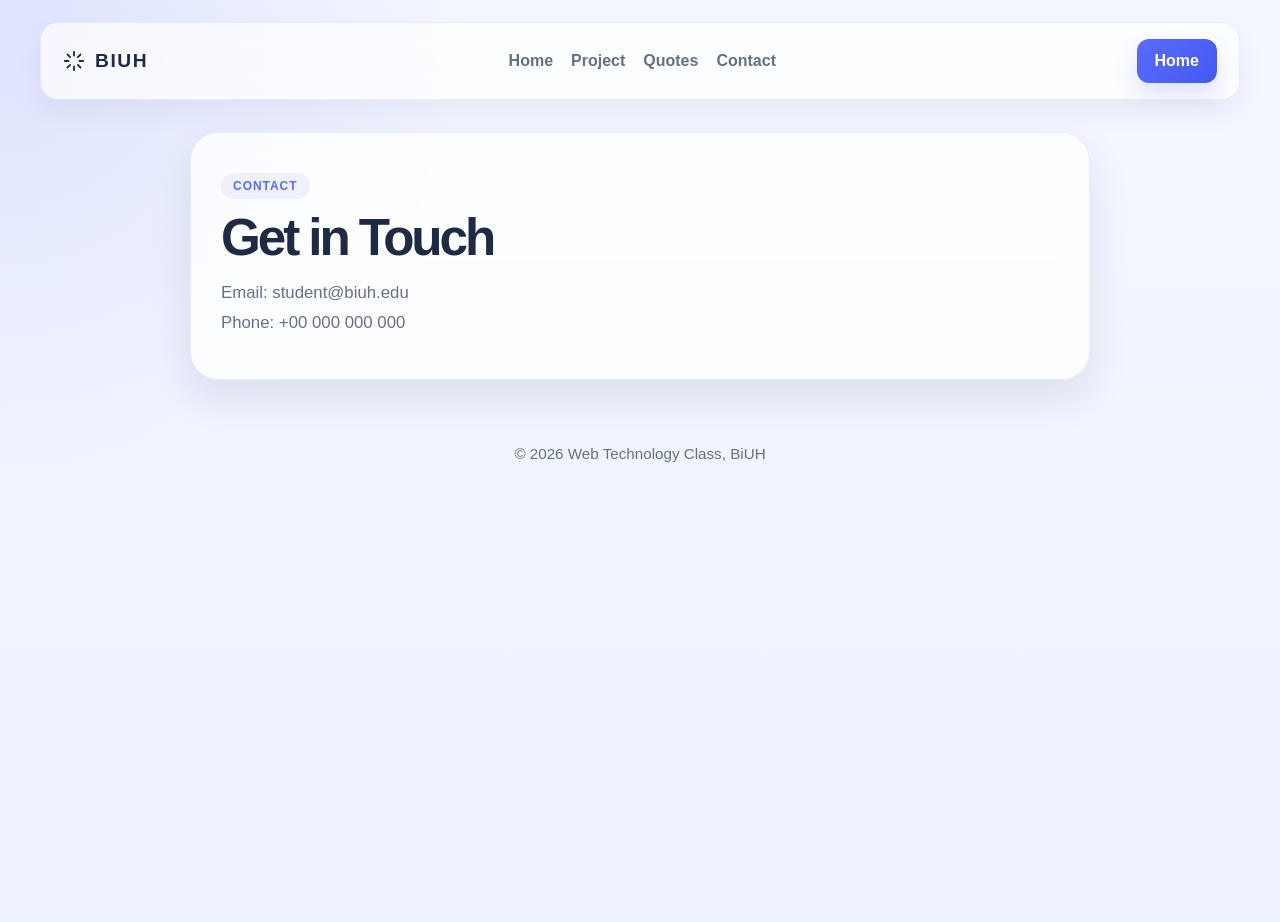
==== contact.html @ f02eb8b3 "Build the four pages from the recap" ====
<!DOCTYPE html>
<html lang="en">
<head>
    <meta charset="UTF-8">
    <meta name="viewport" content="width=device-width, initial-scale=1.0">
    <title>Contact | My Website</title>
    <link rel="stylesheet" href="styles.css">
</head>
<body>
    <header>
        <nav class="topbar">
            <div class="brand">
                <svg xmlns="http://www.w3.org/2000/svg" width="22" height="22" viewBox="0 0 24 24" fill="none" stroke="currentColor" stroke-width="2" stroke-linecap="round" stroke-linejoin="round" aria-hidden="true">
                    <path d="M12 2v4"/>
                    <path d="m16.2 7.8 2.9-2.9"/>
                    <path d="M18 12h4"/>
                    <path d="m16.2 16.2 2.9 2.9"/>
                    <path d="M12 18v4"/>
                    <path d="m4.9 19.1 2.9-2.9"/>
                    <path d="M2 12h4"/>
                    <path d="m4.9 4.9 2.9 2.9"/>
                </svg>
                BIUH
            </div>

            <ul class="nav-links">
                <li><a href="index.html">Home</a></li>
                <li><a href="project.html">Project</a></li>
                <li><a href="quotes.html">Quotes</a></li>
                <li><a href="contact.html">Contact</a></li>
            </ul>

            <a class="nav-button" href="index.html">Home</a>
        </nav>
    </header>

    <main class="page-main">
        <section class="page-card card">
            <span class="eyebrow">Contact</span>
            <h1>Get in Touch</h1>
            <p>Email: student@biuh.edu</p>
            <p>Phone: +00 000 000 000</p>
        </section>
    </main>

    <footer class="site-footer">
        <p>&copy; 2026 Web Technology Class, BiUH</p>
    </footer>
</body>
</html>
---- styles.css ----
:root {
    --bg-1: #f4f7ff;
    --bg-2: #edf2ff;
    --panel: rgba(255, 255, 255, 0.82);
    --primary: #5b6cff;
    --primary-dark: #4259ef;
    --text: #1f2a44;
    --muted: #667085;
    --border: rgba(91, 108, 255, 0.12);
    --shadow: 0 18px 42px rgba(31, 42, 68, 0.10);
    --soft-shadow: 0 12px 26px rgba(31, 42, 68, 0.06);
    --radius-xl: 28px;
    --radius-lg: 20px;
    --radius-md: 14px;
}

* {
    box-sizing: border-box;
}

html {
    scroll-behavior: smooth;
}

html, body {
    margin: 0;
    padding: 0;
    min-height: 100%;
    font-family: "Segoe UI", "PingFang SC", "Microsoft YaHei", sans-serif;
    background:
        radial-gradient(circle at top left, rgba(123, 140, 255, 0.18), transparent 30%),
        linear-gradient(180deg, var(--bg-1) 0%, var(--bg-2) 100%);
    color: var(--text);
}

body {
    min-height: 100vh;
}

img {
    max-width: 100%;
    display: block;
}

a {
    text-decoration: none;
}

header {
    width: min(1200px, calc(100% - 32px));
    margin: 22px auto 0;
}

.topbar {
    display: flex;
    align-items: center;
    justify-content: space-between;
    gap: 20px;
    padding: 16px 22px;
    border: 1px solid rgba(91, 108, 255, 0.12);
    border-radius: 18px;
    background: rgba(255, 255, 255, 0.72);
    box-shadow: 0 12px 28px rgba(31, 42, 68, 0.06);
    backdrop-filter: blur(12px);
}

.brand {
    display: flex;
    align-items: center;
    gap: 10px;
    font-size: 1.2rem;
    font-weight: 800;
    letter-spacing: 0.08em;
    color: var(--text);
}

.brand svg {
    color: var(--text);
}

.nav-links {
    list-style: none;
    display: flex;
    align-items: center;
    gap: 18px;
    flex-wrap: wrap;
    margin: 0;
    padding: 0;
}

.nav-links a {
    color: var(--muted);
    font-weight: 600;
}

.nav-links a:hover {
    color: var(--primary);
}

.nav-button {
    display: inline-flex;
    align-items: center;
    justify-content: center;
    min-height: 44px;
    padding: 0 18px;
    border: none;
    border-radius: 12px;
    background: linear-gradient(135deg, var(--primary) 0%, var(--primary-dark) 100%);
    color: #fff;
    font-weight: 700;
    box-shadow: 0 12px 22px rgba(91, 108, 255, 0.18);
}

.page-main {
    display: flex;
    justify-content: center;
    align-items: center;
    padding: 32px 20px 50px;
}

.card {
    background: var(--panel);
    border: 1px solid var(--border);
    border-radius: var(--radius-xl);
    box-shadow: var(--shadow);
    backdrop-filter: blur(12px);
}

.hero {
    width: min(1100px, 100%);
    display: grid;
    grid-template-columns: 1.15fr 0.85fr;
    gap: 28px;
    align-items: center;
    padding: clamp(22px, 3vw, 52px);
}

.eyebrow {
    display: inline-block;
    margin-bottom: 12px;
    padding: 6px 12px;
    border-radius: 999px;
    background: rgba(91, 108, 255, 0.08);
    color: var(--primary);
    font-size: 0.75rem;
    font-weight: 700;
    letter-spacing: 0.08em;
    text-transform: uppercase;
}

.hero-copy h1,
.page-card h1 {
    margin: 0 0 14px;
    font-size: clamp(2.4rem, 4vw, 4rem);
    line-height: 1.04;
    letter-spacing: -0.06em;
}

.hero-copy p,
.page-card p,
.page-card blockquote {
    margin: 0;
    color: var(--muted);
    line-height: 1.8;
    font-size: 1.05rem;
}

.hero-actions {
    display: flex;
    flex-wrap: wrap;
    gap: 14px;
    margin-top: 24px;
}

.btn {
    display: inline-flex;
    align-items: center;
    justify-content: center;
    min-height: 48px;
    padding: 0 22px;
    border-radius: var(--radius-md);
    font-weight: 700;
    transition: transform 0.2s ease;
}

.btn:hover {
    transform: translateY(-2px);
}

.btn-primary {
    background: linear-gradient(135deg, var(--primary) 0%, var(--primary-dark) 100%);
    color: #fff;
    box-shadow: 0 14px 28px rgba(91, 108, 255, 0.24);
}

.btn-secondary {
    background: rgba(91, 108, 255, 0.08);
    color: var(--primary);
    border: 1px solid rgba(91, 108, 255, 0.12);
}

.hero-visual {
    padding: 16px;
    border-radius: 24px;
    background: linear-gradient(135deg, rgba(123, 140, 255, 0.10), rgba(139, 92, 246, 0.08));
    border: 1px solid rgba(255, 255, 255, 0.5);
    box-shadow: var(--soft-shadow);
}

.hero-visual img {
    width: 100%;
    height: 360px;
    object-fit: cover;
    border-radius: 18px;
}

.page-card {
    width: min(900px, 100%);
    padding: 40px 30px;
}

.project-list {
    display: grid;
    grid-template-columns: repeat(3, minmax(0, 1fr));
    gap: 20px;
    margin-top: 24px;
}

.project-item {
    padding: 22px 18px;
    background: rgba(255,255,255,0.7);
    border: 1px solid var(--border);
    border-radius: 18px;
}

.project-item h3 {
    margin: 0 0 8px;
    color: var(--text);
}

blockquote {
    border-left: 4px solid var(--primary);
    padding-left: 16px;
    margin-top: 16px;
    font-size: 1.2rem;
    color: var(--text);
}

.site-footer {
    padding: 0 20px 28px;
    text-align: center;
    color: var(--muted);
    font-size: 0.95rem;
}

@media (max-width: 768px) {
    .topbar {
        flex-direction: column;
        align-items: flex-start;
        gap: 12px;
    }

    .nav-links {
        width: 100%;
        justify-content: space-between;
    }

    .hero {
        grid-template-columns: 1fr;
    }

    .project-list {
        grid-template-columns: 1fr;
    }
}
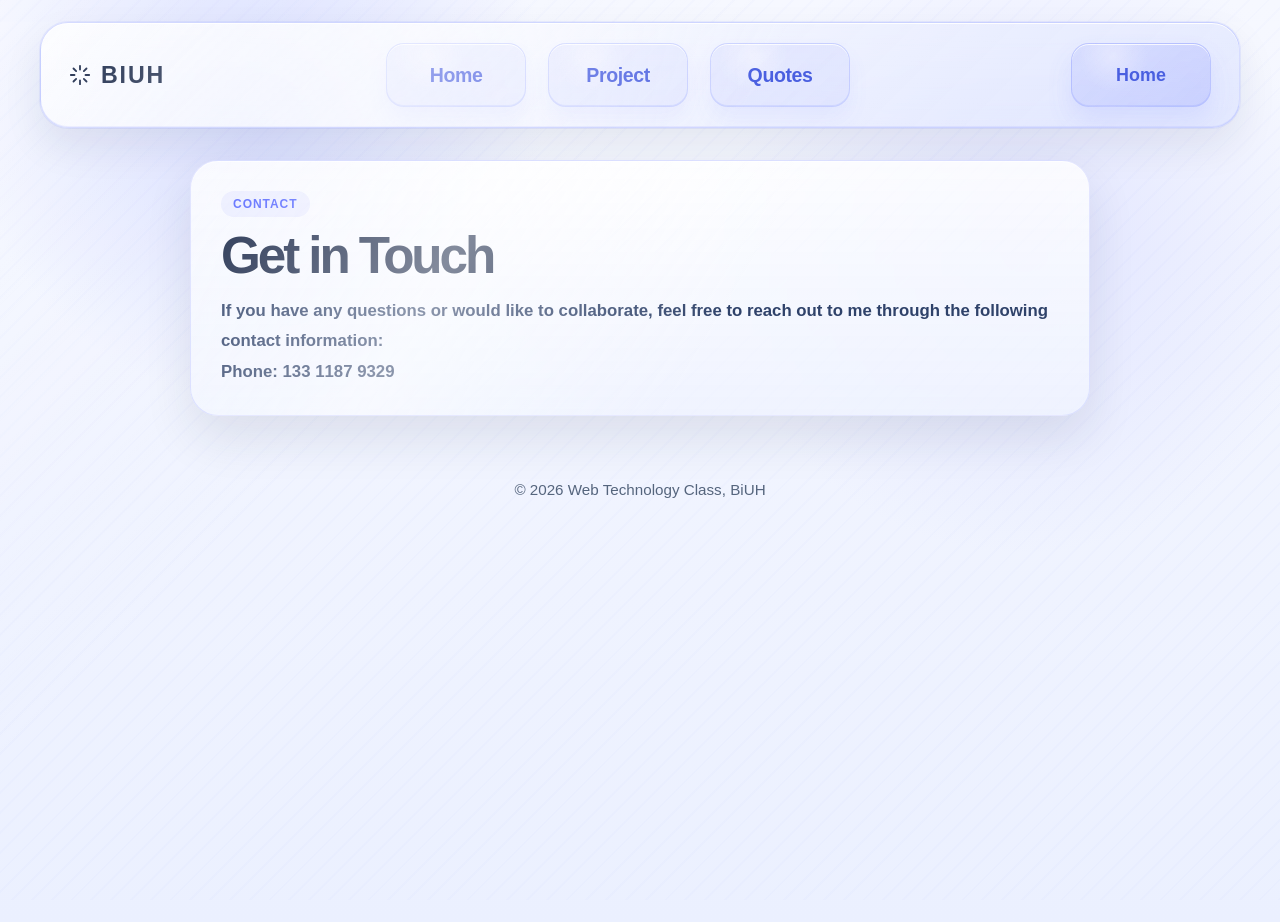
==== commit b4f58e6e: "Copy final website files into repo, finish full site" ====
--- a/contact.html
+++ b/contact.html
@@ -27,7 +27,6 @@
                 <li><a href="index.html">Home</a></li>
                 <li><a href="project.html">Project</a></li>
                 <li><a href="quotes.html">Quotes</a></li>
-                <li><a href="contact.html">Contact</a></li>
             </ul>
 
             <a class="nav-button" href="index.html">Home</a>
@@ -38,8 +37,8 @@
         <section class="page-card card">
             <span class="eyebrow">Contact</span>
             <h1>Get in Touch</h1>
-            <p>Email: student@biuh.edu</p>
-            <p>Phone: +00 000 000 000</p>
+            <p>If you have any questions or would like to collaborate, feel free to reach out to me through the following contact information:</p>
+            <p>Phone: 133 1187 9329</p>
         </section>
     </main>
 
--- a/styles.css
+++ b/styles.css
@@ -4,8 +4,9 @@
     --panel: rgba(255, 255, 255, 0.82);
     --primary: #5b6cff;
     --primary-dark: #4259ef;
-    --text: #1f2a44;
-    --muted: #667085;
+    --text: #1f2d4d;
+    --text-soft: #2f426a;
+    --muted: #55657d;
     --border: rgba(91, 108, 255, 0.12);
     --shadow: 0 18px 42px rgba(31, 42, 68, 0.10);
     --soft-shadow: 0 12px 26px rgba(31, 42, 68, 0.06);
@@ -28,9 +29,20 @@
     min-height: 100%;
     font-family: "Segoe UI", "PingFang SC", "Microsoft YaHei", sans-serif;
     background:
-        radial-gradient(circle at top left, rgba(123, 140, 255, 0.18), transparent 30%),
-        linear-gradient(180deg, var(--bg-1) 0%, var(--bg-2) 100%);
-    color: var(--text);
+        radial-gradient(circle at 20% 10%, rgba(163,175,255,0.38), transparent 22%),
+        radial-gradient(circle at 80% 25%, rgba(203,207,255,0.45), transparent 25%),
+        linear-gradient(180deg, #f6f8ff 0%, #ebf0ff 100%);
+    color: var(--text);
+}
+
+body::before {
+    content: "";
+    position: fixed;
+    inset: 0;
+    background:
+        linear-gradient(135deg, rgba(255,255,255,0.18), transparent 35%),
+        repeating-linear-gradient(135deg, rgba(91,108,255,0.02) 0 2px, transparent 2px 14px);
+    pointer-events: none;
 }
 
 body {
@@ -52,23 +64,40 @@
 }
 
 .topbar {
+    position: relative;
     display: flex;
     align-items: center;
     justify-content: space-between;
     gap: 20px;
-    padding: 16px 22px;
-    border: 1px solid rgba(91, 108, 255, 0.12);
-    border-radius: 18px;
-    background: rgba(255, 255, 255, 0.72);
-    box-shadow: 0 12px 28px rgba(31, 42, 68, 0.06);
-    backdrop-filter: blur(12px);
+    padding: 20px 28px;
+    border: 1px solid rgba(137, 152, 255, 0.32);
+    border-radius: 28px;
+    background:
+        linear-gradient(135deg, rgba(255,255,255,0.72), rgba(218,225,255,0.62)),
+        linear-gradient(180deg, rgba(255,255,255,0.3), rgba(255,255,255,0.08));
+    box-shadow:
+        0 18px 40px rgba(31, 42, 68, 0.08),
+        inset 0 1px 0 rgba(255,255,255,0.9),
+        inset 0 -1px 0 rgba(160,168,255,0.18),
+        0 0 0 1px rgba(129,146,255,0.12);
+    backdrop-filter: blur(16px) saturate(1.2);
+    overflow: hidden;
+}
+
+.topbar::before,
+.card::before {
+    content: "";
+    position: absolute;
+    inset: 0;
+    background: linear-gradient(120deg, transparent 0%, rgba(255,255,255,0.45) 30%, transparent 60%);
+    pointer-events: none;
 }
 
 .brand {
     display: flex;
     align-items: center;
     gap: 10px;
-    font-size: 1.2rem;
+    font-size: 1.45rem;
     font-weight: 800;
     letter-spacing: 0.08em;
     color: var(--text);
@@ -82,33 +111,61 @@
     list-style: none;
     display: flex;
     align-items: center;
-    gap: 18px;
-    flex-wrap: wrap;
+    justify-content: center;
+    gap: 22px;
+    flex-wrap: nowrap;
     margin: 0;
     padding: 0;
 }
 
 .nav-links a {
-    color: var(--muted);
-    font-weight: 600;
+    display: inline-flex;
+    align-items: center;
+    justify-content: center;
+    min-width: 140px;
+    min-height: 64px;
+    padding: 0 22px;
+    border-radius: 18px;
+    border: 1px solid rgba(129,146,255,0.28);
+    background:
+        linear-gradient(135deg, rgba(140,150,255,0.12), rgba(171,181,255,0.16)),
+        radial-gradient(circle at 30% 20%, rgba(255,255,255,0.8), transparent 32%);
+    color: #4a5fe0;
+    font-size: 1.22rem;
+    font-weight: 800;
+    letter-spacing: -0.02em;
+    transition: transform 0.2s ease, box-shadow 0.2s ease, border-color 0.2s ease;
+    box-shadow: 0 12px 20px rgba(107,119,255,0.08), inset 0 1px 0 rgba(255,255,255,0.8), inset 0 -1px 0 rgba(126,142,255,0.18);
+    flex: 1 1 0;
 }
 
 .nav-links a:hover {
-    color: var(--primary);
+    transform: translateY(-2px);
+    box-shadow: 0 12px 22px rgba(91,108,255,0.1);
 }
 
 .nav-button {
     display: inline-flex;
     align-items: center;
     justify-content: center;
-    min-height: 44px;
-    padding: 0 18px;
-    border: none;
-    border-radius: 12px;
-    background: linear-gradient(135deg, var(--primary) 0%, var(--primary-dark) 100%);
-    color: #fff;
-    font-weight: 700;
-    box-shadow: 0 12px 22px rgba(91, 108, 255, 0.18);
+    min-width: 140px;
+    min-height: 64px;
+    padding: 0 22px;
+    border-radius: 18px;
+    border: 1px solid rgba(129,146,255,0.30);
+    background:
+        linear-gradient(135deg, rgba(132,145,255,0.16), rgba(118,130,255,0.24)),
+        radial-gradient(circle at 30% 20%, rgba(255,255,255,0.8), transparent 32%);
+    color: #4a5fe0;
+    font-size: 1.12rem;
+    font-weight: 900;
+    box-shadow: 0 14px 26px rgba(91,108,255,0.12), inset 0 1px 0 rgba(255,255,255,0.8), inset 0 -1px 0 rgba(126,142,255,0.18);
+    transition: transform 0.2s ease, box-shadow 0.2s ease;
+}
+
+.nav-button:hover {
+    transform: translateY(-2px);
+    box-shadow: 0 14px 26px rgba(91,108,255,0.12);
 }
 
 .page-main {
@@ -119,11 +176,15 @@
 }
 
 .card {
-    background: var(--panel);
-    border: 1px solid var(--border);
+    position: relative;
+    background:
+        linear-gradient(180deg, rgba(255,255,255,0.82), rgba(239,243,255,0.9)),
+        repeating-linear-gradient(135deg, rgba(91,108,255,0.04) 0, rgba(91,108,255,0.04) 2px, transparent 2px, transparent 14px);
+    border: 1px solid rgba(91, 108, 255, 0.14);
     border-radius: var(--radius-xl);
-    box-shadow: var(--shadow);
+    box-shadow: 0 22px 48px rgba(31, 42, 68, 0.10), inset 0 1px 0 rgba(255,255,255,0.7);
     backdrop-filter: blur(12px);
+    overflow: hidden;
 }
 
 .hero {
@@ -154,15 +215,18 @@
     font-size: clamp(2.4rem, 4vw, 4rem);
     line-height: 1.04;
     letter-spacing: -0.06em;
+    color: var(--text);
+    text-shadow: 0 1px 0 rgba(255, 255, 255, 0.7);
 }
 
 .hero-copy p,
 .page-card p,
 .page-card blockquote {
     margin: 0;
-    color: var(--muted);
+    color: var(--text-soft);
     line-height: 1.8;
     font-size: 1.05rem;
+    font-weight: 600;
 }
 
 .hero-actions {
@@ -216,7 +280,80 @@
 
 .page-card {
     width: min(900px, 100%);
-    padding: 40px 30px;
+    padding: 30px 30px 28px;
+}
+
+.section-heading {
+    margin-bottom: 24px;
+}
+
+.section-heading h1 {
+    margin-bottom: 8px;
+    font-size: clamp(2.2rem, 4vw, 4rem);
+}
+
+.section-heading p {
+    margin: 0;
+    color: var(--muted);
+    font-size: 1rem;
+}
+
+.quotes-grid {
+    display: grid;
+    grid-template-columns: repeat(3, minmax(0, 1fr));
+    gap: 22px;
+}
+
+.quote-card {
+    position: relative;
+    display: flex;
+    flex-direction: column;
+    justify-content: flex-start;
+    gap: 10px;
+    min-height: 260px;
+    padding: 18px 18px 20px;
+    background: linear-gradient(180deg, rgba(255,255,255,0.92), rgba(240,244,255,0.82));
+    border: 1px solid rgba(91, 108, 255, 0.12);
+    border-radius: 22px;
+    box-shadow: var(--soft-shadow);
+    transition: transform 0.2s ease, box-shadow 0.2s ease;
+}
+
+.quote-card:hover {
+    transform: translateY(-4px);
+    box-shadow: 0 16px 28px rgba(31, 42, 68, 0.08);
+}
+
+.quote-mark {
+    font-size: 3.2rem;
+    line-height: 1;
+    color: rgba(91, 108, 255, 0.2);
+    font-weight: 700;
+    margin-left: 2px;
+}
+
+.quote-card blockquote {
+    margin: 0;
+    padding: 0;
+    border: none;
+    font-size: clamp(1.05rem, 1.5vw, 1.42rem);
+    line-height: 1.7;
+    color: var(--text);
+    font-weight: 650;
+    letter-spacing: 0.01em;
+    text-shadow: 0 1px 0 rgba(255, 255, 255, 0.5);
+}
+
+.quote-card-split blockquote {
+    display: flex;
+    flex-direction: column;
+    gap: 0.2em;
+}
+
+.quote-card-split blockquote p {
+    margin: 0;
+    color: var(--text);
+    font-weight: 650;
 }
 
 .project-list {
@@ -235,14 +372,6 @@
 
 .project-item h3 {
     margin: 0 0 8px;
-    color: var(--text);
-}
-
-blockquote {
-    border-left: 4px solid var(--primary);
-    padding-left: 16px;
-    margin-top: 16px;
-    font-size: 1.2rem;
     color: var(--text);
 }
 
@@ -269,7 +398,8 @@
         grid-template-columns: 1fr;
     }
 
-    .project-list {
+    .project-list,
+    .quotes-grid {
         grid-template-columns: 1fr;
     }
 }
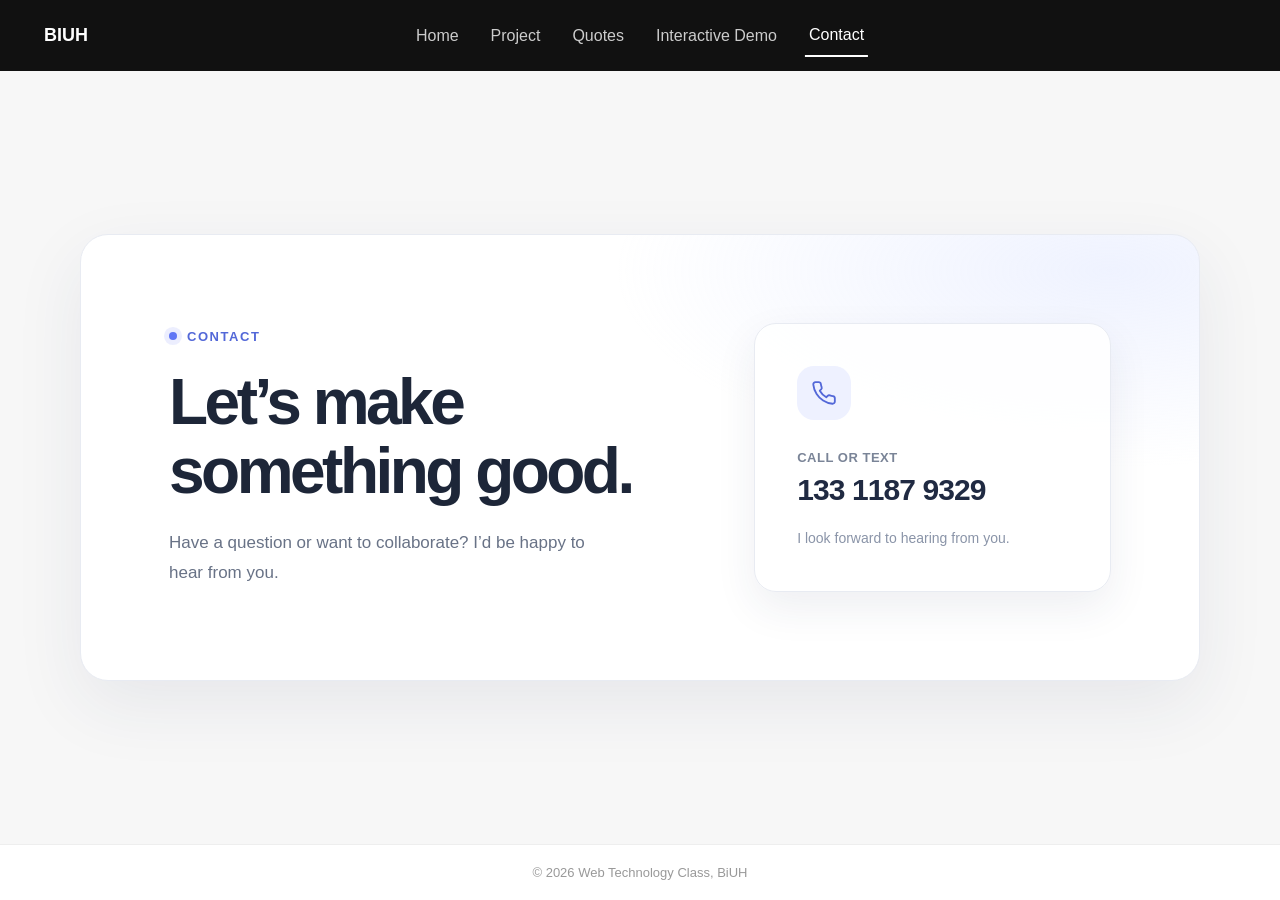
==== commit cafabc57: "add project showcase page and quotes page content" ====
--- a/contact.html
+++ b/contact.html
@@ -5,40 +5,41 @@
     <meta name="viewport" content="width=device-width, initial-scale=1.0">
     <title>Contact | My Website</title>
     <link rel="stylesheet" href="styles.css">
+    <link rel="stylesheet" href="nav.css">
+    <link rel="stylesheet" href="contact.css">
 </head>
 <body>
     <header>
-        <nav class="topbar">
-            <div class="brand">
-                <svg xmlns="http://www.w3.org/2000/svg" width="22" height="22" viewBox="0 0 24 24" fill="none" stroke="currentColor" stroke-width="2" stroke-linecap="round" stroke-linejoin="round" aria-hidden="true">
-                    <path d="M12 2v4"/>
-                    <path d="m16.2 7.8 2.9-2.9"/>
-                    <path d="M18 12h4"/>
-                    <path d="m16.2 16.2 2.9 2.9"/>
-                    <path d="M12 18v4"/>
-                    <path d="m4.9 19.1 2.9-2.9"/>
-                    <path d="M2 12h4"/>
-                    <path d="m4.9 4.9 2.9 2.9"/>
-                </svg>
-                BIUH
-            </div>
-
+        <nav class="site-nav" aria-label="Main navigation">
+            <a class="brand" href="index.html">BIUH</a>
             <ul class="nav-links">
                 <li><a href="index.html">Home</a></li>
                 <li><a href="project.html">Project</a></li>
                 <li><a href="quotes.html">Quotes</a></li>
+                <li><a href="machine.html">Interactive Demo</a></li>
+                <li><a href="contact.html" aria-current="page">Contact</a></li>
             </ul>
-
-            <a class="nav-button" href="index.html">Home</a>
         </nav>
     </header>
 
     <main class="page-main">
-        <section class="page-card card">
-            <span class="eyebrow">Contact</span>
-            <h1>Get in Touch</h1>
-            <p>If you have any questions or would like to collaborate, feel free to reach out to me through the following contact information:</p>
-            <p>Phone: 133 1187 9329</p>
+        <section class="contact-card" aria-labelledby="contact-title">
+            <div class="contact-copy">
+                <p class="contact-eyebrow"><span aria-hidden="true"></span> Contact</p>
+                <h1 id="contact-title">Let’s make<br>something good.</h1>
+                <p class="contact-description">Have a question or want to collaborate? I’d be happy to hear from you.</p>
+            </div>
+
+            <div class="contact-details">
+                <div class="contact-icon" aria-hidden="true">
+                    <svg xmlns="http://www.w3.org/2000/svg" width="26" height="26" viewBox="0 0 24 24" fill="none" stroke="currentColor" stroke-width="1.7" stroke-linecap="round" stroke-linejoin="round">
+                        <path d="M22 16.92v3a2 2 0 0 1-2.18 2 19.79 19.79 0 0 1-8.63-3.07 19.5 19.5 0 0 1-6-6A19.79 19.79 0 0 1 2.12 4.2 2 2 0 0 1 4.11 2h3a2 2 0 0 1 2 1.72c.12.96.36 1.9.7 2.8a2 2 0 0 1-.45 2.11L8.1 9.9a16 16 0 0 0 6 6l1.27-1.27a2 2 0 0 1 2.11-.45c.9.34 1.84.58 2.8.7A2 2 0 0 1 22 16.92z"/>
+                    </svg>
+                </div>
+                <p class="contact-method">Call or text</p>
+                <a class="contact-phone" href="tel:13311879329">133 1187 9329</a>
+                <p class="contact-note">I look forward to hearing from you.</p>
+            </div>
         </section>
     </main>
 
--- a/styles.css
+++ b/styles.css
@@ -1,405 +1,287 @@
-:root {
-    --bg-1: #f4f7ff;
-    --bg-2: #edf2ff;
-    --panel: rgba(255, 255, 255, 0.82);
-    --primary: #5b6cff;
-    --primary-dark: #4259ef;
-    --text: #1f2d4d;
-    --text-soft: #2f426a;
-    --muted: #55657d;
-    --border: rgba(91, 108, 255, 0.12);
-    --shadow: 0 18px 42px rgba(31, 42, 68, 0.10);
-    --soft-shadow: 0 12px 26px rgba(31, 42, 68, 0.06);
-    --radius-xl: 28px;
-    --radius-lg: 20px;
-    --radius-md: 14px;
-}
-
 * {
+    margin: 0;
+    padding: 0;
     box-sizing: border-box;
 }
 
-html {
-    scroll-behavior: smooth;
-}
-
-html, body {
+/* 全局配色（和machine页完全一致） */
+body {
+    font-family: "Segoe UI", Arial, sans-serif;
+    background: #f7f7f7; /* 浅灰页面背景 */
+    color: #222;
+    min-height: 100vh;
+    display: flex;
+    flex-direction: column;
+}
+
+/* 统一黑导航栏 */
+nav {
+    background: #111; /* 纯黑导航 */
+    padding: 12px clamp(16px, 4vw, 40px);
+    display: flex;
+    align-items: center;
+    gap: clamp(16px, 2vw, 24px);
+}
+nav ul {
+    display: flex;
+    align-items: center;
+    gap: clamp(16px, 2vw, 24px);
+    list-style: none;
+}
+nav.topbar {
+    justify-content: space-between;
+}
+nav .brand {
+    display: flex;
+    align-items: center;
+    gap: 10px;
+    color: #fff;
+    font-size: 18px;
+    font-weight: 700;
+    white-space: nowrap;
+}
+nav .nav-links {
+    flex: 1;
+    justify-content: center;
+    flex-wrap: wrap;
+    min-width: 0;
+}
+nav .nav-links a {
+    white-space: nowrap;
+}
+nav .nav-button {
+    padding: 9px 16px;
+    border: 1px solid #777;
+    border-radius: 999px;
+    color: #fff;
+    white-space: nowrap;
+}
+nav .logo {
+    color: #fff;
+    font-weight: 700;
+    margin-right: 12px;
+}
+nav a {
+    color: #ccc;
+    text-decoration: none;
+    font-size: 16px;
+    font-weight: 500;
+}
+nav a:hover {
+    color: #fff;
+}
+nav a.active {
+    color: #fff;
+    border-bottom: 2px solid #fff;
+    padding-bottom: 4px;
+}
+
+.page-main {
+    flex: 1;
+    display: flex;
+}
+.hero.card {
+    display: grid;
+    grid-template-columns: minmax(0, 0.9fr) minmax(0, 1.1fr);
+    align-items: center;
+    gap: clamp(24px, 4vw, 56px);
+    width: min(1400px, 96%);
+    min-height: 65vh;
+    margin: auto;
+    padding: clamp(24px, 5vw, 64px);
+    background: #fff;
+    border-radius: 18px;
+    box-shadow: 0 10px 30px rgba(0, 0, 0, 0.08);
+}
+.hero-visual {
+    min-width: 0;
+}
+.hero-copy {
+    max-width: 540px;
+}
+.hero-copy .eyebrow {
+    display: inline-block;
+    margin-bottom: 16px;
+    color: #666;
+    font-size: 13px;
+    font-weight: 700;
+    letter-spacing: 0.12em;
+    text-transform: uppercase;
+}
+.hero-copy h1 {
+    margin-bottom: 18px;
+    font-size: clamp(2.5rem, 5vw, 4.5rem);
+    line-height: 1.05;
+}
+.hero-copy p {
+    color: #666;
+    font-size: clamp(1rem, 1.5vw, 1.2rem);
+    line-height: 1.7;
+}
+.hero-visual img {
+    display: block;
+    width: 100%;
+    height: auto;
+    max-height: 75vh;
+    object-fit: contain;
+    border-radius: 14px;
+}
+@media (max-width: 700px) {
+    .hero.card {
+        grid-template-columns: minmax(0, 1fr);
+        min-height: 0;
+        margin: 24px auto;
+    }
+
+    .hero-visual img {
+        max-height: none;
+    }
+}
+
+/* 统一白卡片内容容器 */
+.container {
+    flex: 1;
+    width: 900px;
+    max-width: 92%;
+    margin: 40px auto;
+    background: #fff;
+    padding: 40px;
+    border-radius: 18px;
+    box-shadow: 0 10px 30px rgba(0,0,0,0.08);
+}
+
+/* 统一按钮样式 */
+button {
+    padding: 14px 40px;
+    font-size: 17px;
+    border: none;
+    background: #111;
+    color: #fff;
+    border-radius: 50px;
+    cursor: pointer;
+    transition: 0.25s;
+}
+button:hover {
+    background: #333;
+    transform: translateY(-2px);
+}
+
+/* 统一页脚 */
+footer {
+    text-align: center;
+    padding: 20px;
+    font-size: 13px;
+    color: #999;
+    background: #fff;
+    border-top: 1px solid #eee;
+}
+/* ========== 响应式：手机、平板 【max-width:768px】 ========== */
+@media (max-width: 768px) {
+  * {
+    box-sizing: border-box;
+  }
+
+  body {
     margin: 0;
     padding: 0;
-    min-height: 100%;
-    font-family: "Segoe UI", "PingFang SC", "Microsoft YaHei", sans-serif;
-    background:
-        radial-gradient(circle at 20% 10%, rgba(163,175,255,0.38), transparent 22%),
-        radial-gradient(circle at 80% 25%, rgba(203,207,255,0.45), transparent 25%),
-        linear-gradient(180deg, #f6f8ff 0%, #ebf0ff 100%);
-    color: var(--text);
-}
-
-body::before {
-    content: "";
-    position: fixed;
-    inset: 0;
-    background:
-        linear-gradient(135deg, rgba(255,255,255,0.18), transparent 35%),
-        repeating-linear-gradient(135deg, rgba(91,108,255,0.02) 0 2px, transparent 2px 14px);
-    pointer-events: none;
-}
-
-body {
-    min-height: 100vh;
-}
-
-img {
+    font-size: 16px;
+    line-height: 1.6;
+  }
+
+  nav {
+    width: 100%;
+    flex-wrap: wrap;
+  }
+  nav ul {
+    flex-direction: row;
+    flex-wrap: wrap;
+    gap: 8px 16px;
+    padding: 0;
+    align-items: center;
+  }
+  nav li {
+    width: auto;
+    text-align: center;
+  }
+  nav a {
+    display: block;
+    padding: 8px 4px;
+  }
+  nav.topbar .nav-links {
+    order: 3;
+    flex: 1 0 100%;
+    justify-content: center;
+  }
+  nav.topbar .nav-button {
+    margin-left: auto;
+  }
+
+  /* 标题缩放 */
+  h1 {
+    font-size: 2.2rem;
+    text-align: center;
+  }
+  h2 {
+    font-size: 1.5rem;
+    text-align: center;
+  }
+  h3 {
+    font-size: 1.2rem;
+  }
+
+  /* 所有图片自动适配屏幕，不会溢出 */
+  img {
     max-width: 100%;
+    height: auto;
     display: block;
-}
-
-a {
-    text-decoration: none;
-}
-
-header {
-    width: min(1200px, calc(100% - 32px));
-    margin: 22px auto 0;
-}
-
-.topbar {
-    position: relative;
-    display: flex;
-    align-items: center;
-    justify-content: space-between;
-    gap: 20px;
-    padding: 20px 28px;
-    border: 1px solid rgba(137, 152, 255, 0.32);
-    border-radius: 28px;
-    background:
-        linear-gradient(135deg, rgba(255,255,255,0.72), rgba(218,225,255,0.62)),
-        linear-gradient(180deg, rgba(255,255,255,0.3), rgba(255,255,255,0.08));
-    box-shadow:
-        0 18px 40px rgba(31, 42, 68, 0.08),
-        inset 0 1px 0 rgba(255,255,255,0.9),
-        inset 0 -1px 0 rgba(160,168,255,0.18),
-        0 0 0 1px rgba(129,146,255,0.12);
-    backdrop-filter: blur(16px) saturate(1.2);
-    overflow: hidden;
-}
-
-.topbar::before,
-.card::before {
-    content: "";
-    position: absolute;
-    inset: 0;
-    background: linear-gradient(120deg, transparent 0%, rgba(255,255,255,0.45) 30%, transparent 60%);
-    pointer-events: none;
-}
-
-.brand {
-    display: flex;
-    align-items: center;
-    gap: 10px;
-    font-size: 1.45rem;
-    font-weight: 800;
-    letter-spacing: 0.08em;
-    color: var(--text);
-}
-
-.brand svg {
-    color: var(--text);
-}
-
-.nav-links {
-    list-style: none;
-    display: flex;
-    align-items: center;
-    justify-content: center;
-    gap: 22px;
-    flex-wrap: nowrap;
-    margin: 0;
-    padding: 0;
-}
-
-.nav-links a {
-    display: inline-flex;
-    align-items: center;
-    justify-content: center;
-    min-width: 140px;
-    min-height: 64px;
-    padding: 0 22px;
-    border-radius: 18px;
-    border: 1px solid rgba(129,146,255,0.28);
-    background:
-        linear-gradient(135deg, rgba(140,150,255,0.12), rgba(171,181,255,0.16)),
-        radial-gradient(circle at 30% 20%, rgba(255,255,255,0.8), transparent 32%);
-    color: #4a5fe0;
-    font-size: 1.22rem;
-    font-weight: 800;
-    letter-spacing: -0.02em;
-    transition: transform 0.2s ease, box-shadow 0.2s ease, border-color 0.2s ease;
-    box-shadow: 0 12px 20px rgba(107,119,255,0.08), inset 0 1px 0 rgba(255,255,255,0.8), inset 0 -1px 0 rgba(126,142,255,0.18);
-    flex: 1 1 0;
-}
-
-.nav-links a:hover {
-    transform: translateY(-2px);
-    box-shadow: 0 12px 22px rgba(91,108,255,0.1);
-}
-
-.nav-button {
-    display: inline-flex;
-    align-items: center;
-    justify-content: center;
-    min-width: 140px;
-    min-height: 64px;
-    padding: 0 22px;
-    border-radius: 18px;
-    border: 1px solid rgba(129,146,255,0.30);
-    background:
-        linear-gradient(135deg, rgba(132,145,255,0.16), rgba(118,130,255,0.24)),
-        radial-gradient(circle at 30% 20%, rgba(255,255,255,0.8), transparent 32%);
-    color: #4a5fe0;
-    font-size: 1.12rem;
-    font-weight: 900;
-    box-shadow: 0 14px 26px rgba(91,108,255,0.12), inset 0 1px 0 rgba(255,255,255,0.8), inset 0 -1px 0 rgba(126,142,255,0.18);
-    transition: transform 0.2s ease, box-shadow 0.2s ease;
-}
-
-.nav-button:hover {
-    transform: translateY(-2px);
-    box-shadow: 0 14px 26px rgba(91,108,255,0.12);
-}
-
-.page-main {
-    display: flex;
-    justify-content: center;
-    align-items: center;
-    padding: 32px 20px 50px;
-}
-
-.card {
-    position: relative;
-    background:
-        linear-gradient(180deg, rgba(255,255,255,0.82), rgba(239,243,255,0.9)),
-        repeating-linear-gradient(135deg, rgba(91,108,255,0.04) 0, rgba(91,108,255,0.04) 2px, transparent 2px, transparent 14px);
-    border: 1px solid rgba(91, 108, 255, 0.14);
-    border-radius: var(--radius-xl);
-    box-shadow: 0 22px 48px rgba(31, 42, 68, 0.10), inset 0 1px 0 rgba(255,255,255,0.7);
-    backdrop-filter: blur(12px);
-    overflow: hidden;
-}
-
-.hero {
-    width: min(1100px, 100%);
-    display: grid;
-    grid-template-columns: 1.15fr 0.85fr;
-    gap: 28px;
-    align-items: center;
-    padding: clamp(22px, 3vw, 52px);
-}
-
-.eyebrow {
-    display: inline-block;
-    margin-bottom: 12px;
-    padding: 6px 12px;
-    border-radius: 999px;
-    background: rgba(91, 108, 255, 0.08);
-    color: var(--primary);
-    font-size: 0.75rem;
-    font-weight: 700;
-    letter-spacing: 0.08em;
-    text-transform: uppercase;
-}
-
-.hero-copy h1,
-.page-card h1 {
-    margin: 0 0 14px;
-    font-size: clamp(2.4rem, 4vw, 4rem);
-    line-height: 1.04;
-    letter-spacing: -0.06em;
-    color: var(--text);
-    text-shadow: 0 1px 0 rgba(255, 255, 255, 0.7);
-}
-
-.hero-copy p,
-.page-card p,
-.page-card blockquote {
-    margin: 0;
-    color: var(--text-soft);
-    line-height: 1.8;
-    font-size: 1.05rem;
-    font-weight: 600;
-}
-
-.hero-actions {
-    display: flex;
-    flex-wrap: wrap;
-    gap: 14px;
-    margin-top: 24px;
-}
-
-.btn {
-    display: inline-flex;
-    align-items: center;
-    justify-content: center;
-    min-height: 48px;
-    padding: 0 22px;
-    border-radius: var(--radius-md);
-    font-weight: 700;
-    transition: transform 0.2s ease;
-}
-
-.btn:hover {
-    transform: translateY(-2px);
-}
-
-.btn-primary {
-    background: linear-gradient(135deg, var(--primary) 0%, var(--primary-dark) 100%);
-    color: #fff;
-    box-shadow: 0 14px 28px rgba(91, 108, 255, 0.24);
-}
-
-.btn-secondary {
-    background: rgba(91, 108, 255, 0.08);
-    color: var(--primary);
-    border: 1px solid rgba(91, 108, 255, 0.12);
-}
-
-.hero-visual {
-    padding: 16px;
-    border-radius: 24px;
-    background: linear-gradient(135deg, rgba(123, 140, 255, 0.10), rgba(139, 92, 246, 0.08));
-    border: 1px solid rgba(255, 255, 255, 0.5);
-    box-shadow: var(--soft-shadow);
-}
-
-.hero-visual img {
+    margin-left: auto;
+    margin-right: auto;
+  }
+
+  /* machine交互盒子适配 */
+  .machine-box {
+    width: 100% !important;
+    padding: 20px 16px !important;
+    margin: 20px 0 !important;
+  }
+
+  /* 按钮适配手机触摸，变大一点好点 */
+  button {
+    padding: 12px 24px;
+    font-size: 16px;
+  }
+
+  /* 容器板块 */
+  .container {
     width: 100%;
-    height: 360px;
-    object-fit: cover;
-    border-radius: 18px;
-}
-
-.page-card {
-    width: min(900px, 100%);
-    padding: 30px 30px 28px;
-}
-
-.section-heading {
-    margin-bottom: 24px;
-}
-
-.section-heading h1 {
-    margin-bottom: 8px;
-    font-size: clamp(2.2rem, 4vw, 4rem);
-}
-
-.section-heading p {
-    margin: 0;
-    color: var(--muted);
-    font-size: 1rem;
-}
-
-.quotes-grid {
-    display: grid;
-    grid-template-columns: repeat(3, minmax(0, 1fr));
-    gap: 22px;
-}
-
-.quote-card {
-    position: relative;
-    display: flex;
-    flex-direction: column;
-    justify-content: flex-start;
-    gap: 10px;
-    min-height: 260px;
-    padding: 18px 18px 20px;
-    background: linear-gradient(180deg, rgba(255,255,255,0.92), rgba(240,244,255,0.82));
-    border: 1px solid rgba(91, 108, 255, 0.12);
-    border-radius: 22px;
-    box-shadow: var(--soft-shadow);
-    transition: transform 0.2s ease, box-shadow 0.2s ease;
-}
-
-.quote-card:hover {
-    transform: translateY(-4px);
-    box-shadow: 0 16px 28px rgba(31, 42, 68, 0.08);
-}
-
-.quote-mark {
-    font-size: 3.2rem;
-    line-height: 1;
-    color: rgba(91, 108, 255, 0.2);
-    font-weight: 700;
-    margin-left: 2px;
-}
-
-.quote-card blockquote {
-    margin: 0;
-    padding: 0;
-    border: none;
-    font-size: clamp(1.05rem, 1.5vw, 1.42rem);
-    line-height: 1.7;
-    color: var(--text);
-    font-weight: 650;
-    letter-spacing: 0.01em;
-    text-shadow: 0 1px 0 rgba(255, 255, 255, 0.5);
-}
-
-.quote-card-split blockquote {
-    display: flex;
-    flex-direction: column;
-    gap: 0.2em;
-}
-
-.quote-card-split blockquote p {
-    margin: 0;
-    color: var(--text);
-    font-weight: 650;
-}
-
-.project-list {
-    display: grid;
-    grid-template-columns: repeat(3, minmax(0, 1fr));
-    gap: 20px;
-    margin-top: 24px;
-}
-
-.project-item {
-    padding: 22px 18px;
-    background: rgba(255,255,255,0.7);
-    border: 1px solid var(--border);
-    border-radius: 18px;
-}
-
-.project-item h3 {
-    margin: 0 0 8px;
-    color: var(--text);
-}
-
-.site-footer {
-    padding: 0 20px 28px;
-    text-align: center;
-    color: var(--muted);
-    font-size: 0.95rem;
-}
-
-@media (max-width: 768px) {
-    .topbar {
-        flex-direction: column;
-        align-items: flex-start;
-        gap: 12px;
-    }
-
-    .nav-links {
-        width: 100%;
-        justify-content: space-between;
-    }
-
-    .hero {
-        grid-template-columns: 1fr;
-    }
-
-    .project-list,
-    .quotes-grid {
-        grid-template-columns: 1fr;
-    }
-}+    padding: 0;
+  }
+
+  /* 页脚居中 */
+  footer {
+    text-align: center;
+    padding: 20px 0;
+  }
+}
+
+/* ========== 小手机 【max-width:480px】 进一步微调 ========== */
+@media (max-width: 480px) {
+  h1 {
+    font-size: 1.8rem;
+  }
+  h2 {
+    font-size: 1.3rem;
+  }
+  body {
+    padding: 0;
+  }
+  nav {
+    padding: 10px 14px;
+  }
+  nav ul {
+    gap: 6px 12px;
+  }
+  nav a {
+    font-size: 14px;
+  }
+}
--- a/nav.css
+++ b/nav.css
@@ -0,0 +1,77 @@
+.site-nav {
+    position: relative;
+    display: flex;
+    align-items: center;
+    justify-content: space-between;
+    flex-wrap: wrap;
+    gap: 12px 28px;
+    width: 100%;
+    padding: 14px clamp(16px, 4vw, 40px);
+    background: #111;
+    line-height: 1.5;
+}
+
+.site-nav .brand {
+    display: flex;
+    align-items: center;
+    color: #fff;
+    font-size: 18px;
+    font-weight: 700;
+    line-height: 1.5;
+    padding: 8px 4px;
+    text-decoration: none;
+    white-space: nowrap;
+}
+
+.site-nav .nav-links {
+    position: absolute;
+    top: 50%;
+    left: 50%;
+    display: flex;
+    align-items: center;
+    justify-content: center;
+    flex-wrap: nowrap;
+    gap: 8px clamp(12px, 2vw, 24px);
+    list-style: none;
+    transform: translate(-50%, -50%);
+}
+
+.site-nav .nav-links a {
+    display: block;
+    padding: 8px 4px;
+    color: #ccc;
+    font-size: 16px;
+    font-weight: 500;
+    line-height: 1.5;
+    text-decoration: none;
+    white-space: nowrap;
+}
+
+.site-nav .nav-links a:hover,
+.site-nav .nav-links a[aria-current="page"] {
+    color: #fff;
+}
+
+.site-nav .nav-links a[aria-current="page"] {
+    border-bottom: 2px solid #fff;
+}
+
+@media (max-width: 760px) {
+    .site-nav {
+        justify-content: center;
+        gap: 8px 16px;
+    }
+
+    .site-nav .brand {
+        margin-right: auto;
+    }
+
+    .site-nav .nav-links {
+        position: static;
+        flex: 1 0 100%;
+        justify-content: center;
+        flex-wrap: wrap;
+        gap: 4px 12px;
+        transform: none;
+    }
+}
--- a/contact.css
+++ b/contact.css
@@ -0,0 +1,133 @@
+.contact-card {
+    display: grid;
+    grid-template-columns: minmax(0, 1.15fr) minmax(300px, 0.85fr);
+    align-items: center;
+    gap: clamp(40px, 8vw, 112px);
+    width: min(1120px, calc(100% - 64px));
+    margin: auto;
+    padding: clamp(36px, 7vw, 88px);
+    border: 1px solid #e8ebf2;
+    border-radius: 28px;
+    background:
+        radial-gradient(ellipse at 92% 8%, rgba(198, 211, 255, 0.28), transparent 34%),
+        #fff;
+    box-shadow: 0 24px 70px rgba(35, 51, 91, 0.08);
+}
+
+.contact-eyebrow {
+    display: inline-flex;
+    align-items: center;
+    gap: 10px;
+    margin-bottom: 24px;
+    color: #5368d8;
+    font-size: 13px;
+    font-weight: 700;
+    letter-spacing: 0.12em;
+    text-transform: uppercase;
+}
+
+.contact-eyebrow span {
+    width: 8px;
+    height: 8px;
+    border-radius: 50%;
+    background: #6177f5;
+    box-shadow: 0 0 0 5px rgba(97, 119, 245, 0.12);
+}
+
+.contact-copy h1 {
+    margin-bottom: 22px;
+    color: #1d2638;
+    font-size: clamp(42px, 5vw, 68px);
+    letter-spacing: -0.055em;
+    line-height: 1.08;
+}
+
+.contact-description {
+    max-width: 430px;
+    color: #687286;
+    font-size: 17px;
+    line-height: 1.8;
+}
+
+.contact-details {
+    padding: clamp(28px, 4vw, 42px);
+    border: 1px solid #e8ebf2;
+    border-radius: 22px;
+    background: rgba(255, 255, 255, 0.88);
+    box-shadow: 0 16px 42px rgba(35, 51, 91, 0.08);
+}
+
+.contact-icon {
+    display: grid;
+    width: 54px;
+    height: 54px;
+    margin-bottom: 30px;
+    place-items: center;
+    border-radius: 17px;
+    background: #eef1ff;
+    color: #5368d8;
+}
+
+.contact-method {
+    margin-bottom: 8px;
+    color: #7a8497;
+    font-size: 13px;
+    font-weight: 600;
+    letter-spacing: 0.04em;
+    text-transform: uppercase;
+}
+
+.contact-phone {
+    color: #202a42;
+    font-size: clamp(22px, 2.5vw, 30px);
+    font-weight: 700;
+    letter-spacing: -0.03em;
+    text-decoration: none;
+    white-space: nowrap;
+}
+
+.contact-phone:hover {
+    color: #5368d8;
+}
+
+.contact-phone:focus-visible {
+    border-radius: 4px;
+    outline: 3px solid #aeb9ff;
+    outline-offset: 4px;
+}
+
+.contact-note {
+    margin-top: 20px;
+    color: #8a94a8;
+    font-size: 14px;
+    line-height: 1.6;
+}
+
+@media (max-width: 760px) {
+    .contact-card {
+        grid-template-columns: minmax(0, 1fr);
+        gap: 36px;
+        width: min(560px, calc(100% - 40px));
+        margin: 32px auto;
+        padding: clamp(28px, 7vw, 48px);
+    }
+
+    .contact-copy h1 {
+        font-size: clamp(40px, 9vw, 58px);
+    }
+}
+
+@media (max-width: 380px) {
+    .contact-card {
+        width: calc(100% - 28px);
+        padding: 26px 20px;
+    }
+
+    .contact-details {
+        padding: 24px 20px;
+    }
+
+    .contact-phone {
+        font-size: 22px;
+    }
+}
